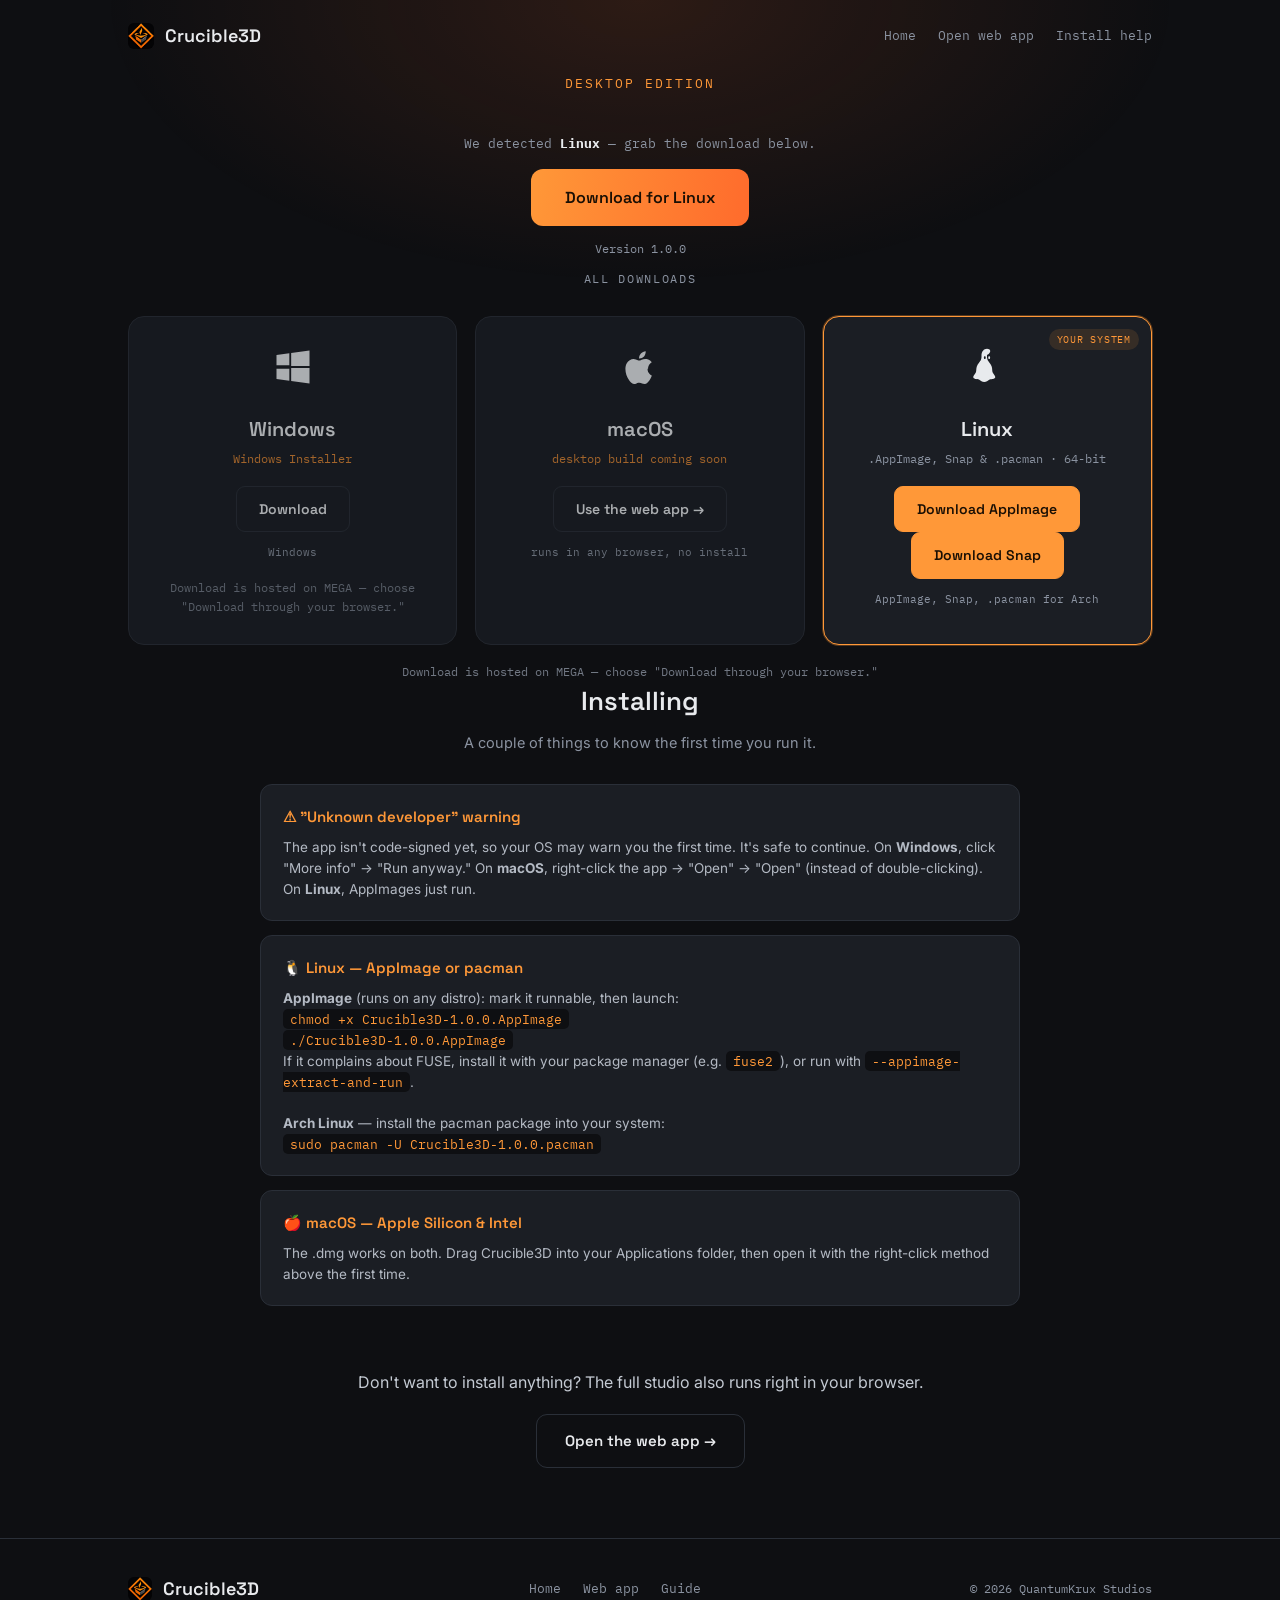
==== download.html @ cf4802f5 "Add files via upload" ====
<!DOCTYPE html>
<html lang="en">
<head>
<meta charset="UTF-8">
<meta name="viewport" content="width=device-width, initial-scale=1.0">
<title>Download Crucible3D for Desktop</title>
<meta name="description" content="Download the Crucible3D desktop app — the full 3D modeling and stop-motion animation studio, offline, everything unlocked. For Windows, macOS, and Linux.">
<link rel="icon" type="image/png" sizes="48x48" href="assets/favicon-48.png">
<link rel="icon" href="assets/favicon.ico">
<link rel="apple-touch-icon" href="assets/logo.png">
<link rel="preconnect" href="https://fonts.googleapis.com">
<link rel="preconnect" href="https://fonts.gstatic.com" crossorigin>
<link href="https://fonts.googleapis.com/css2?family=Space+Grotesk:wght@400;500;600;700&family=Inter:wght@400;500;600&family=IBM+Plex+Mono:wght@400;500&display=swap" rel="stylesheet">
<style>
  :root{
    --ink:#14161A; --black:#0E0F12; --panel:#1B1E24; --panel2:#22262E; --line:#2A2F38;
    --ember:#FF9838; --ember-hot:#FF6B2C; --ash:#8B93A1; --paper:#E8EAED;
  }
  *{margin:0;padding:0;box-sizing:border-box}
  html{scroll-behavior:smooth}
  body{background:var(--black);color:var(--paper);font-family:'Inter',sans-serif;
    line-height:1.6;-webkit-font-smoothing:antialiased;overflow-x:hidden}
  .mono{font-family:'IBM Plex Mono',monospace}
  .wrap{max-width:1080px;margin:0 auto;padding:0 28px}
  a{color:inherit;text-decoration:none}

  .glow{position:fixed;inset:0;pointer-events:none;z-index:0;
    background:radial-gradient(60% 45% at 50% 0%, rgba(255,107,44,.13), transparent 70%);}

  nav{position:relative;z-index:5;display:flex;align-items:center;justify-content:space-between;
    padding:22px 28px;max-width:1080px;margin:0 auto}
  .brand{display:flex;align-items:center;gap:11px;font-family:'Space Grotesk';font-weight:600;font-size:18px}
  .brand img{width:26px;height:26px;border-radius:6px;display:block}
  .nav-links{display:flex;gap:22px;font-family:'IBM Plex Mono';font-size:13px;color:var(--ash)}
  .nav-links a:hover{color:var(--ember)}

  header{position:relative;z-index:1;text-align:center;padding:50px 0 30px}
  .eyebrow{font-family:'IBM Plex Mono';font-size:12.5px;letter-spacing:.16em;text-transform:uppercase;
    color:var(--ember);margin-bottom:20px}
  h1{font-family:'Space Grotesk';font-weight:700;font-size:clamp(34px,5vw,56px);line-height:1.05;
    letter-spacing:-.025em;margin-bottom:20px}
  h1 .heat{background:linear-gradient(100deg,var(--ember),var(--ember-hot));
    -webkit-background-clip:text;background-clip:text;-webkit-text-fill-color:transparent}
  .lede{font-size:18px;color:#C4CAD3;max-width:600px;margin:0 auto 10px}

  /* detected-platform primary download */
  .primary-dl{position:relative;z-index:1;text-align:center;padding:20px 0 10px}
  .detect-note{font-family:'IBM Plex Mono';font-size:12.5px;color:var(--ash);margin-bottom:16px}
  .detect-note b{color:var(--paper)}
  .btn-primary{font-family:'Space Grotesk';font-weight:600;font-size:16px;padding:16px 34px;border-radius:12px;
    background:linear-gradient(100deg,var(--ember),var(--ember-hot));color:#1A0F04;display:inline-flex;
    align-items:center;gap:11px;transition:.2s;cursor:pointer;border:none}
  .btn-primary:hover{transform:translateY(-2px);box-shadow:0 14px 34px -10px rgba(255,107,44,.5)}
  .btn-primary .sub{font-family:'IBM Plex Mono';font-weight:400;font-size:12px;opacity:.8}
  .ver-note{font-family:'IBM Plex Mono';font-size:11.5px;color:var(--ash);margin-top:14px}

  /* all-platform cards */
  section{position:relative;z-index:1;padding:44px 0}
  .sec-label{font-family:'IBM Plex Mono';font-size:12px;letter-spacing:.14em;text-transform:uppercase;
    color:var(--ash);text-align:center;margin-bottom:28px}
  .dl-grid{display:grid;grid-template-columns:repeat(3,1fr);gap:18px}
  .dl-card{background:var(--panel);border:1px solid var(--line);border-radius:16px;padding:28px 24px;
    text-align:center;transition:.25s;position:relative;overflow:hidden}
  .dl-card:hover{border-color:rgba(255,152,56,.4);transform:translateY(-3px)}
  .dl-card.detected{border-color:var(--ember);box-shadow:0 0 0 1px rgba(255,152,56,.3)}
  .dl-card.detected::before{content:'Your system';position:absolute;top:12px;right:12px;
    font-family:'IBM Plex Mono';font-size:9.5px;letter-spacing:.08em;text-transform:uppercase;
    color:var(--ember);background:rgba(255,152,56,.12);padding:3px 8px;border-radius:20px}
  .os-icon{width:44px;height:44px;margin:0 auto 16px;color:var(--paper)}
  .dl-card h3{font-family:'Space Grotesk';font-weight:600;font-size:20px;margin-bottom:5px}
  .dl-card .fmt{font-family:'IBM Plex Mono';font-size:11.5px;color:var(--ash);margin-bottom:18px}
  .dl-btn{display:inline-block;font-family:'Space Grotesk';font-weight:600;font-size:14px;
    padding:11px 22px;border-radius:9px;border:1px solid var(--line);color:var(--paper);transition:.2s;cursor:pointer}
  .dl-btn:hover{border-color:var(--ember);color:var(--ember)}
  .dl-card.detected .dl-btn{background:var(--ember);color:#1A0F04;border-color:var(--ember)}
  .dl-card.detected .dl-btn:hover{filter:brightness(1.06);color:#1A0F04}
  .dl-alt{display:block;font-family:'IBM Plex Mono';font-size:10.5px;color:var(--ash);margin-top:12px}
  .dl-alt a:hover{color:var(--ember)}
  .dl-card.soon{opacity:.72}
  .dl-card.soon .fmt{color:var(--ember);opacity:.85}
  .dl-hosted-note{text-align:center;font-size:11.5px;color:var(--ash);margin-top:18px;opacity:.8}

  /* what you get */
  .feature-strip{border-top:1px solid var(--line);border-bottom:1px solid var(--line);
    background:rgba(27,30,36,.4)}
  .feat-inner{display:grid;grid-template-columns:repeat(4,1fr);gap:1px;background:var(--line)}
  .feat{background:var(--black);padding:26px 20px;text-align:center}
  .feat .ico{color:var(--ember);width:26px;height:26px;margin:0 auto 12px}
  .feat h4{font-family:'Space Grotesk';font-weight:600;font-size:14.5px;margin-bottom:5px}
  .feat p{font-size:12.5px;color:var(--ash);line-height:1.45}

  /* install help / warning */
  .help{max-width:760px;margin:0 auto}
  .help h2{font-family:'Space Grotesk';font-weight:600;font-size:26px;text-align:center;margin-bottom:8px}
  .help-sub{text-align:center;color:var(--ash);font-size:14.5px;margin-bottom:30px}
  .help-item{background:var(--panel);border:1px solid var(--line);border-radius:12px;padding:20px 22px;margin-bottom:14px}
  .help-item h4{font-family:'Space Grotesk';font-weight:600;font-size:15px;color:var(--ember);margin-bottom:8px;
    display:flex;align-items:center;gap:9px}
  .help-item p{font-size:13.5px;color:#B4BAC4;line-height:1.55}
  .help-item code{font-family:'IBM Plex Mono';font-size:12.5px;background:var(--black);padding:2px 7px;
    border-radius:5px;color:var(--ember)}

  .web-cta{text-align:center;padding:50px 0}
  .web-cta p{font-size:16px;color:#C4CAD3;margin-bottom:18px}
  .btn-ghost{font-family:'Space Grotesk';font-weight:600;font-size:15px;padding:14px 28px;border-radius:11px;
    border:1px solid var(--line);color:var(--paper);display:inline-block;transition:.2s}
  .btn-ghost:hover{border-color:var(--ember);color:var(--ember)}

  footer{position:relative;z-index:1;border-top:1px solid var(--line);padding:36px 0;margin-top:20px}
  .foot-inner{display:flex;align-items:center;justify-content:space-between;flex-wrap:wrap;gap:16px}
  .foot-links{display:flex;gap:22px;font-family:'IBM Plex Mono';font-size:13px;color:var(--ash)}
  .foot-links a:hover{color:var(--ember)}
  .foot-copy{font-family:'IBM Plex Mono';font-size:12px;color:var(--ash)}

  @media(max-width:800px){
    .dl-grid{grid-template-columns:1fr}
    .feat-inner{grid-template-columns:repeat(2,1fr)}
    .nav-links{display:none}
  }
</style>
</head>
<body>
<div class="glow"></div>

<nav>
  <a href="index.html" class="brand"><img src="assets/logo.png" alt="">Crucible3D</a>
  <div class="nav-links">
    <a href="index.html">Home</a>
    <a href="app/">Open web app</a>
    <a href="#help">Install help</a>
  </div>
</nav>

<header class="wrap">
  <div class="eyebrow">Desktop Edition</div>
</header>

<div class="primary-dl wrap">
  <div class="detect-note" id="detect-note">Detecting your system…</div>
  <a class="btn-primary" id="primary-btn" href="#downloads">
    <span id="primary-label">Download for Desktop</span>
  </a>
  <div class="ver-note" id="ver-note">Version 1.0.0</div>
</div>

<section class="wrap" id="downloads">
  <div class="sec-label">All downloads</div>
  <div class="dl-grid">
    <!-- WINDOWS -->
    <div class="dl-card soon" data-os="win">
      <svg class="os-icon" viewBox="0 0 24 24" fill="currentColor"><path d="M3 5.5l7-1v6.5H3V5.5zm0 13l7 1v-6.5H3v5.5zM11 4.3L21 3v8.5H11V4.3zm0 15.4L21 21v-8.5H11v7.2z"/></svg>
      <h3>Windows</h3>
      <div class="fmt">Windows Installer</div>
      <a class="dl-btn" href="https://mega.nz/file/Tmw3zJoT#O9ssgQKWItQy8JZtdsTZe_by47gecWoNwhbBLe3iRGU" data-dl="win">Download</a>
      <span class="dl-alt mono">Windows</span>
      <p class="dl-hosted-note mono">Download is hosted on MEGA — choose "Download through your browser."</p>
    </div>
    <!-- MACOS -->
    <div class="dl-card soon" data-os="mac">
      <svg class="os-icon" viewBox="0 0 24 24" fill="currentColor"><path d="M16.4 12.9c0-2.3 1.9-3.4 2-3.5-1.1-1.6-2.8-1.8-3.4-1.8-1.4-.1-2.8.9-3.5.9s-1.8-.8-3-.8c-1.5 0-2.9.9-3.7 2.3-1.6 2.7-.4 6.8 1.1 9 .7 1.1 1.6 2.3 2.8 2.3 1.1 0 1.5-.7 2.9-.7s1.7.7 2.9.7 2-1.1 2.7-2.1c.9-1.2 1.2-2.4 1.3-2.5-.1 0-2.4-1-2.4-3.7zM14.2 6.3c.6-.8 1-1.8.9-2.9-.9 0-2 .6-2.6 1.3-.6.7-1.1 1.7-1 2.7 1 .1 2-.5 2.7-1.1z"/></svg>
      <h3>macOS</h3>
      <div class="fmt">desktop build coming soon</div>
      <a class="dl-btn" href="app/" data-dl="mac">Use the web app →</a>
      <span class="dl-alt mono">runs in any browser, no install</span>
    </div>
    <!-- LINUX -->
    <div class="dl-card" data-os="linux">
      <svg class="os-icon" viewBox="0 0 24 24" fill="currentColor"><path d="M12 2c-1.7 0-3 1.6-3 3.5 0 1 .1 1.8-.4 2.8-.5 1-1.6 1.9-2.1 3.3-.5 1.3-.2 2.5-.6 3.4-.5 1-1.4 1.7-1.4 2.5 0 .6.5.9 1.1 1 .6.1 1.4 0 2.2.4.8.4 1.5 1.3 2.7 1.3s1.9-.9 2.7-1.3c.8-.4 1.6-.3 2.2-.4.6-.1 1.1-.4 1.1-1 0-.8-.9-1.5-1.4-2.5-.4-.9-.1-2.1-.6-3.4-.5-1.4-1.6-2.3-2.1-3.3-.5-1-.4-1.8-.4-2.8C15 3.6 13.7 2 12 2zm-1.2 4.2c.3 0 .5.3.5.7s-.2.7-.5.7-.5-.3-.5-.7.2-.7.5-.7zm2.4 0c.3 0 .5.3.5.7s-.2.7-.5.7-.5-.3-.5-.7.2-.7.5-.7z"/></svg>
      <h3>Linux</h3>
      <div class="fmt">.AppImage, Snap &amp; .pacman · 64-bit</div>
      <a class="dl-btn" href="https://mega.nz/file/fqxGUKZb#qoEfqp4fFTZ8jCpluCAwxGEHz3LVcf9NIGtIy44-p-I" data-dl="linux" target="_blank" rel="noopener">Download AppImage</a>
            <a class="dl-btn" href="https://mega.nz/file/Gv5HzBAZ#PiQsRW4NMnhgA9pUa2PWq1VBk--Wr94mdSJk8VCc8f4" data-dl="linux" target="_blank" rel="noopener">Download Snap</a>
      <span class="dl-alt mono">AppImage, Snap, .pacman for Arch</span>
    </div>
  </div>
  <p class="dl-hosted-note mono">Download is hosted on MEGA — choose "Download through your browser."</p>
</section>

<section class="wrap" id="help">
  <div class="help">
    <h2>Installing</h2>
    <p class="help-sub">A couple of things to know the first time you run it.</p>

    <div class="help-item">
      <h4>⚠ "Unknown developer" warning</h4>
      <p>The app isn't code-signed yet, so your OS may warn you the first time. It's safe to
        continue. On <b>Windows</b>, click "More info" → "Run anyway." On <b>macOS</b>, right-click
        the app → "Open" → "Open" (instead of double-clicking). On <b>Linux</b>, AppImages just run.</p>
    </div>
    <div class="help-item">
      <h4>🐧 Linux — AppImage or pacman</h4>
      <p><b>AppImage</b> (runs on any distro): mark it runnable, then launch:
        <br><code>chmod +x Crucible3D-1.0.0.AppImage</code>
        <br><code>./Crucible3D-1.0.0.AppImage</code>
        <br>If it complains about FUSE, install it with your package manager (e.g.
        <code>fuse2</code>), or run with <code>--appimage-extract-and-run</code>.
        <br><br><b>Arch Linux</b> — install the pacman package into your system:
        <br><code>sudo pacman -U Crucible3D-1.0.0.pacman</code></p>
    </div>
    <div class="help-item">
      <h4>🍎 macOS — Apple Silicon &amp; Intel</h4>
      <p>The .dmg works on both. Drag Crucible3D into your Applications folder, then open it with
        the right-click method above the first time.</p>
    </div>
  </div>
</section>

<div class="web-cta wrap">
  <p>Don't want to install anything? The full studio also runs right in your browser.</p>
  <a href="app/" class="btn-ghost">Open the web app →</a>
</div>

<footer>
  <div class="wrap foot-inner">
    <a href="index.html" class="brand"><img src="assets/logo.png" alt="" style="width:24px;height:24px">Crucible3D</a>
    <div class="foot-links">
      <a href="index.html">Home</a>
      <a href="app/">Web app</a>
      <a href="app/guide.html">Guide</a>
    </div>
    <div class="foot-copy">© 2026 QuantumKrux Studios</div>
  </div>
</footer>

<script>
// Detect the visitor's OS and highlight the matching download card +
// the big primary button. Falls back gracefully to "choose below".
(function(){
  const ua = navigator.userAgent + ' ' + (navigator.platform || '');
  let os = null;
  if (/Win/i.test(ua)) os = 'win';
  else if (/Mac/i.test(ua) && !/iPhone|iPad|iPod/i.test(ua)) os = 'mac';
  else if (/Linux|X11/i.test(ua) && !/Android/i.test(ua)) os = 'linux';
  // (mobile visitors get no native app — they'll see the web-app CTA)

  const label = { win:'Windows', mac:'macOS', linux:'Linux' };
  // which platforms currently have a real desktop build
  const hasBuild = { win:false, mac:false, linux:true };
  const note = document.getElementById('detect-note');
  const btn = document.getElementById('primary-btn');
  const btnLabel = document.getElementById('primary-label');

  if (os){
    const card = document.querySelector(`.dl-card[data-os="${os}"]`);
    if (card) card.classList.add('detected');
    const dlUrl = card?.querySelector('[data-dl]')?.getAttribute('href') || '#downloads';
    if (hasBuild[os]){
      note.innerHTML = `We detected <b>${label[os]}</b> — grab the download below.`;
      btnLabel.innerHTML = `Download for ${label[os]}`;
      btn.setAttribute('href', dlUrl);
      btn.setAttribute('target', '_blank'); btn.setAttribute('rel', 'noopener');
    } else {
      // no desktop build for this OS yet → steer to the web app
      note.innerHTML = `The <b>${label[os]}</b> desktop app is coming soon — use the full studio in your browser meanwhile.`;
      btnLabel.innerHTML = `Open the web app →`;
      btn.setAttribute('href', 'app/');
    }
  } else {
    note.textContent = 'Choose your platform below.';
    btn.setAttribute('href', '#downloads');
    btnLabel.textContent = 'See downloads';
  }
})();
</script>
</body>
</html>
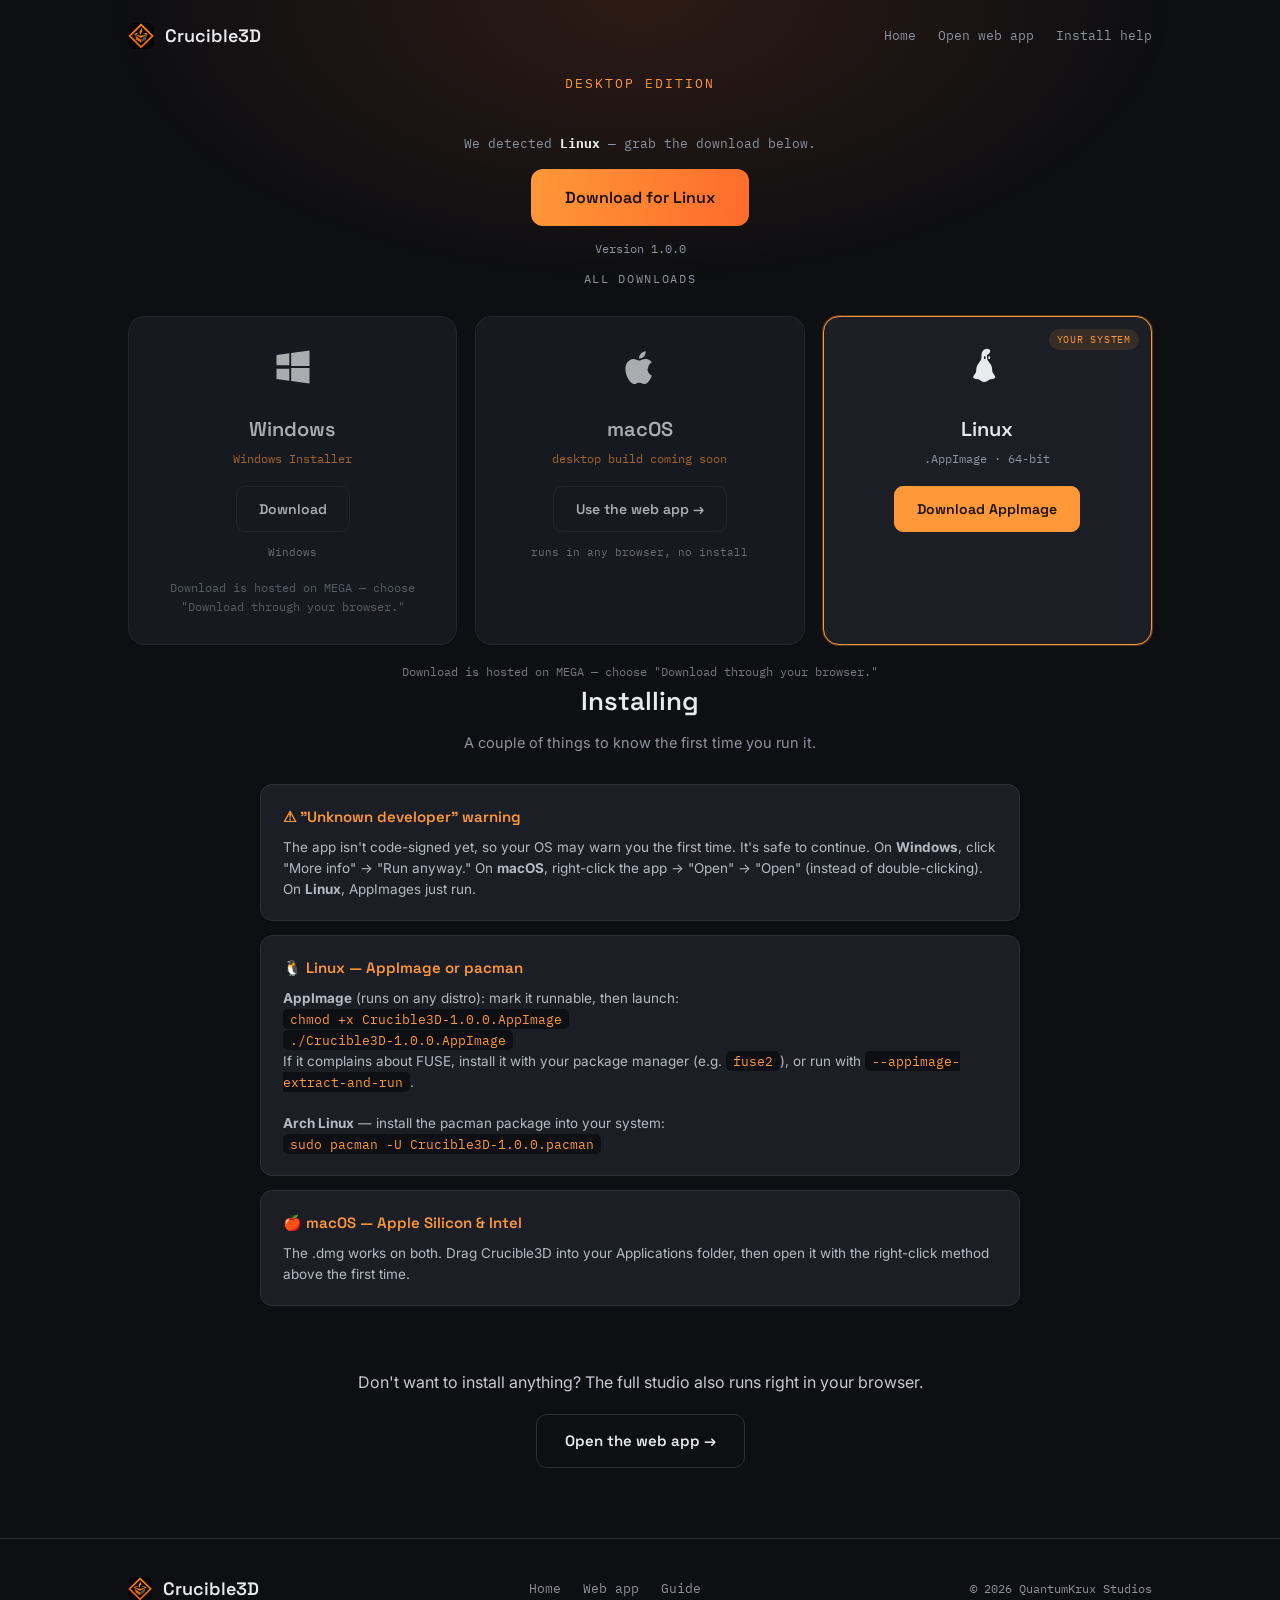
==== commit 9d610f34: "Update download links for Windows and Linux" ====
--- a/download.html
+++ b/download.html
@@ -151,7 +151,7 @@
       <svg class="os-icon" viewBox="0 0 24 24" fill="currentColor"><path d="M3 5.5l7-1v6.5H3V5.5zm0 13l7 1v-6.5H3v5.5zM11 4.3L21 3v8.5H11V4.3zm0 15.4L21 21v-8.5H11v7.2z"/></svg>
       <h3>Windows</h3>
       <div class="fmt">Windows Installer</div>
-      <a class="dl-btn" href="https://mega.nz/file/Tmw3zJoT#O9ssgQKWItQy8JZtdsTZe_by47gecWoNwhbBLe3iRGU" data-dl="win">Download</a>
+      <a class="dl-btn" href="https://mega.nz/file/23AnkAwA#V8gd0e_n0ojTclRiBCyad2ntzXa9f-i7kn6T-nPDtZs">Download</a>
       <span class="dl-alt mono">Windows</span>
       <p class="dl-hosted-note mono">Download is hosted on MEGA — choose "Download through your browser."</p>
     </div>
@@ -167,10 +167,8 @@
     <div class="dl-card" data-os="linux">
       <svg class="os-icon" viewBox="0 0 24 24" fill="currentColor"><path d="M12 2c-1.7 0-3 1.6-3 3.5 0 1 .1 1.8-.4 2.8-.5 1-1.6 1.9-2.1 3.3-.5 1.3-.2 2.5-.6 3.4-.5 1-1.4 1.7-1.4 2.5 0 .6.5.9 1.1 1 .6.1 1.4 0 2.2.4.8.4 1.5 1.3 2.7 1.3s1.9-.9 2.7-1.3c.8-.4 1.6-.3 2.2-.4.6-.1 1.1-.4 1.1-1 0-.8-.9-1.5-1.4-2.5-.4-.9-.1-2.1-.6-3.4-.5-1.4-1.6-2.3-2.1-3.3-.5-1-.4-1.8-.4-2.8C15 3.6 13.7 2 12 2zm-1.2 4.2c.3 0 .5.3.5.7s-.2.7-.5.7-.5-.3-.5-.7.2-.7.5-.7zm2.4 0c.3 0 .5.3.5.7s-.2.7-.5.7-.5-.3-.5-.7.2-.7.5-.7z"/></svg>
       <h3>Linux</h3>
-      <div class="fmt">.AppImage, Snap &amp; .pacman · 64-bit</div>
-      <a class="dl-btn" href="https://mega.nz/file/fqxGUKZb#qoEfqp4fFTZ8jCpluCAwxGEHz3LVcf9NIGtIy44-p-I" data-dl="linux" target="_blank" rel="noopener">Download AppImage</a>
-            <a class="dl-btn" href="https://mega.nz/file/Gv5HzBAZ#PiQsRW4NMnhgA9pUa2PWq1VBk--Wr94mdSJk8VCc8f4" data-dl="linux" target="_blank" rel="noopener">Download Snap</a>
-      <span class="dl-alt mono">AppImage, Snap, .pacman for Arch</span>
+      <div class="fmt">.AppImage · 64-bit</div>
+      <a class="dl-btn" href="https://mega.nz/file/yyBBFDaZ#TLhlF_laxpquWr3GPRtrL4i4plHZeZubxeugTHRIY6A">Download AppImage</a>
     </div>
   </div>
   <p class="dl-hosted-note mono">Download is hosted on MEGA — choose "Download through your browser."</p>
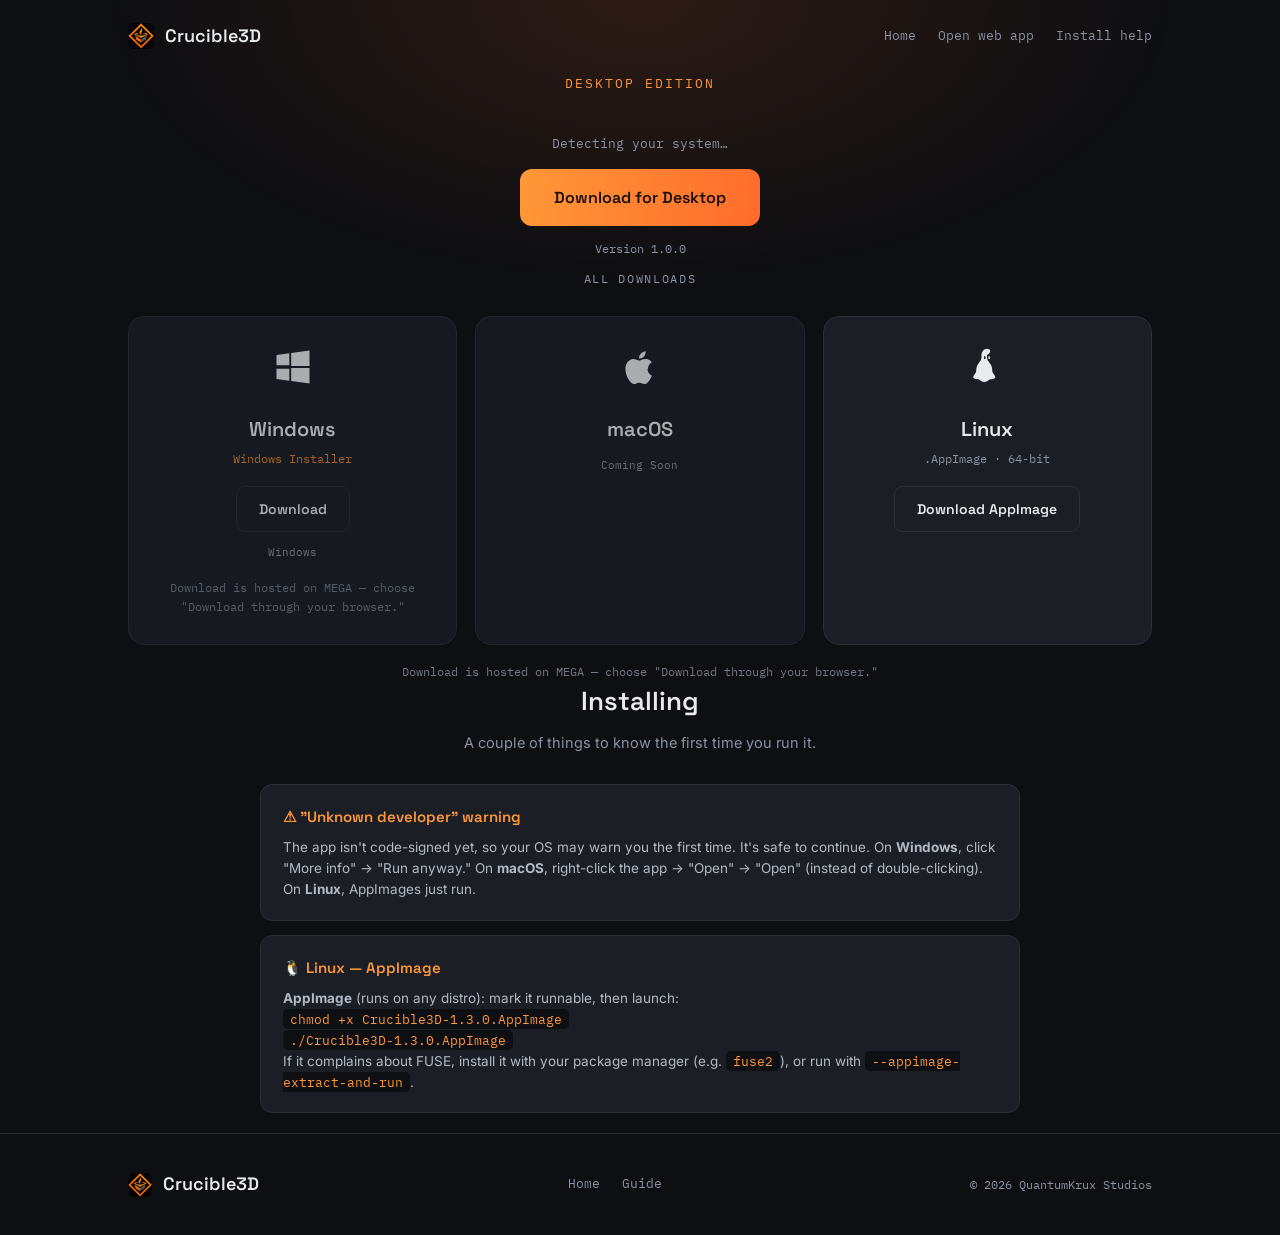
==== commit 78393dd0: "Update download links and instructions in download.html Updated download links for Windows, macOS, a" ====
--- a/download.html
+++ b/download.html
@@ -151,7 +151,7 @@
       <svg class="os-icon" viewBox="0 0 24 24" fill="currentColor"><path d="M3 5.5l7-1v6.5H3V5.5zm0 13l7 1v-6.5H3v5.5zM11 4.3L21 3v8.5H11V4.3zm0 15.4L21 21v-8.5H11v7.2z"/></svg>
       <h3>Windows</h3>
       <div class="fmt">Windows Installer</div>
-      <a class="dl-btn" href="https://mega.nz/file/23AnkAwA#V8gd0e_n0ojTclRiBCyad2ntzXa9f-i7kn6T-nPDtZs">Download</a>
+      <a class="dl-btn" href="https://mega.nz/file/K2olXRpR#k9UKuI36ozeLRTDKih4WI6IipoN_jf7oqOV5XLewEwo">Download</a>
       <span class="dl-alt mono">Windows</span>
       <p class="dl-hosted-note mono">Download is hosted on MEGA — choose "Download through your browser."</p>
     </div>
@@ -159,16 +159,14 @@
     <div class="dl-card soon" data-os="mac">
       <svg class="os-icon" viewBox="0 0 24 24" fill="currentColor"><path d="M16.4 12.9c0-2.3 1.9-3.4 2-3.5-1.1-1.6-2.8-1.8-3.4-1.8-1.4-.1-2.8.9-3.5.9s-1.8-.8-3-.8c-1.5 0-2.9.9-3.7 2.3-1.6 2.7-.4 6.8 1.1 9 .7 1.1 1.6 2.3 2.8 2.3 1.1 0 1.5-.7 2.9-.7s1.7.7 2.9.7 2-1.1 2.7-2.1c.9-1.2 1.2-2.4 1.3-2.5-.1 0-2.4-1-2.4-3.7zM14.2 6.3c.6-.8 1-1.8.9-2.9-.9 0-2 .6-2.6 1.3-.6.7-1.1 1.7-1 2.7 1 .1 2-.5 2.7-1.1z"/></svg>
       <h3>macOS</h3>
-      <div class="fmt">desktop build coming soon</div>
-      <a class="dl-btn" href="app/" data-dl="mac">Use the web app →</a>
-      <span class="dl-alt mono">runs in any browser, no install</span>
+      <span class="dl-alt mono">Coming Soon</span>
     </div>
     <!-- LINUX -->
     <div class="dl-card" data-os="linux">
       <svg class="os-icon" viewBox="0 0 24 24" fill="currentColor"><path d="M12 2c-1.7 0-3 1.6-3 3.5 0 1 .1 1.8-.4 2.8-.5 1-1.6 1.9-2.1 3.3-.5 1.3-.2 2.5-.6 3.4-.5 1-1.4 1.7-1.4 2.5 0 .6.5.9 1.1 1 .6.1 1.4 0 2.2.4.8.4 1.5 1.3 2.7 1.3s1.9-.9 2.7-1.3c.8-.4 1.6-.3 2.2-.4.6-.1 1.1-.4 1.1-1 0-.8-.9-1.5-1.4-2.5-.4-.9-.1-2.1-.6-3.4-.5-1.4-1.6-2.3-2.1-3.3-.5-1-.4-1.8-.4-2.8C15 3.6 13.7 2 12 2zm-1.2 4.2c.3 0 .5.3.5.7s-.2.7-.5.7-.5-.3-.5-.7.2-.7.5-.7zm2.4 0c.3 0 .5.3.5.7s-.2.7-.5.7-.5-.3-.5-.7.2-.7.5-.7z"/></svg>
       <h3>Linux</h3>
       <div class="fmt">.AppImage · 64-bit</div>
-      <a class="dl-btn" href="https://mega.nz/file/yyBBFDaZ#TLhlF_laxpquWr3GPRtrL4i4plHZeZubxeugTHRIY6A">Download AppImage</a>
+      <a class="dl-btn" href="https://mega.nz/file/ejBwGRIR#KnwNEtlTmsnl7ijmJMVAaP3hoX-WTcaL8Rxs8a57IRg">Download AppImage</a>
     </div>
   </div>
   <p class="dl-hosted-note mono">Download is hosted on MEGA — choose "Download through your browser."</p>
@@ -186,34 +184,22 @@
         the app → "Open" → "Open" (instead of double-clicking). On <b>Linux</b>, AppImages just run.</p>
     </div>
     <div class="help-item">
-      <h4>🐧 Linux — AppImage or pacman</h4>
+      <h4>🐧 Linux — AppImage</h4>
       <p><b>AppImage</b> (runs on any distro): mark it runnable, then launch:
-        <br><code>chmod +x Crucible3D-1.0.0.AppImage</code>
-        <br><code>./Crucible3D-1.0.0.AppImage</code>
+        <br><code>chmod +x Crucible3D-1.3.0.AppImage</code>
+        <br><code>./Crucible3D-1.3.0.AppImage</code>
         <br>If it complains about FUSE, install it with your package manager (e.g.
-        <code>fuse2</code>), or run with <code>--appimage-extract-and-run</code>.
-        <br><br><b>Arch Linux</b> — install the pacman package into your system:
-        <br><code>sudo pacman -U Crucible3D-1.0.0.pacman</code></p>
-    </div>
-    <div class="help-item">
-      <h4>🍎 macOS — Apple Silicon &amp; Intel</h4>
-      <p>The .dmg works on both. Drag Crucible3D into your Applications folder, then open it with
-        the right-click method above the first time.</p>
+        <code>fuse2</code>), or run with <code>--appimage-extract-and-run</code>.</p>
+    </div>
     </div>
   </div>
 </section>
-
-<div class="web-cta wrap">
-  <p>Don't want to install anything? The full studio also runs right in your browser.</p>
-  <a href="app/" class="btn-ghost">Open the web app →</a>
-</div>
 
 <footer>
   <div class="wrap foot-inner">
     <a href="index.html" class="brand"><img src="assets/logo.png" alt="" style="width:24px;height:24px">Crucible3D</a>
     <div class="foot-links">
       <a href="index.html">Home</a>
-      <a href="app/">Web app</a>
       <a href="app/guide.html">Guide</a>
     </div>
     <div class="foot-copy">© 2026 QuantumKrux Studios</div>
@@ -248,11 +234,6 @@
       btn.setAttribute('href', dlUrl);
       btn.setAttribute('target', '_blank'); btn.setAttribute('rel', 'noopener');
     } else {
-      // no desktop build for this OS yet → steer to the web app
-      note.innerHTML = `The <b>${label[os]}</b> desktop app is coming soon — use the full studio in your browser meanwhile.`;
-      btnLabel.innerHTML = `Open the web app →`;
-      btn.setAttribute('href', 'app/');
-    }
   } else {
     note.textContent = 'Choose your platform below.';
     btn.setAttribute('href', '#downloads');
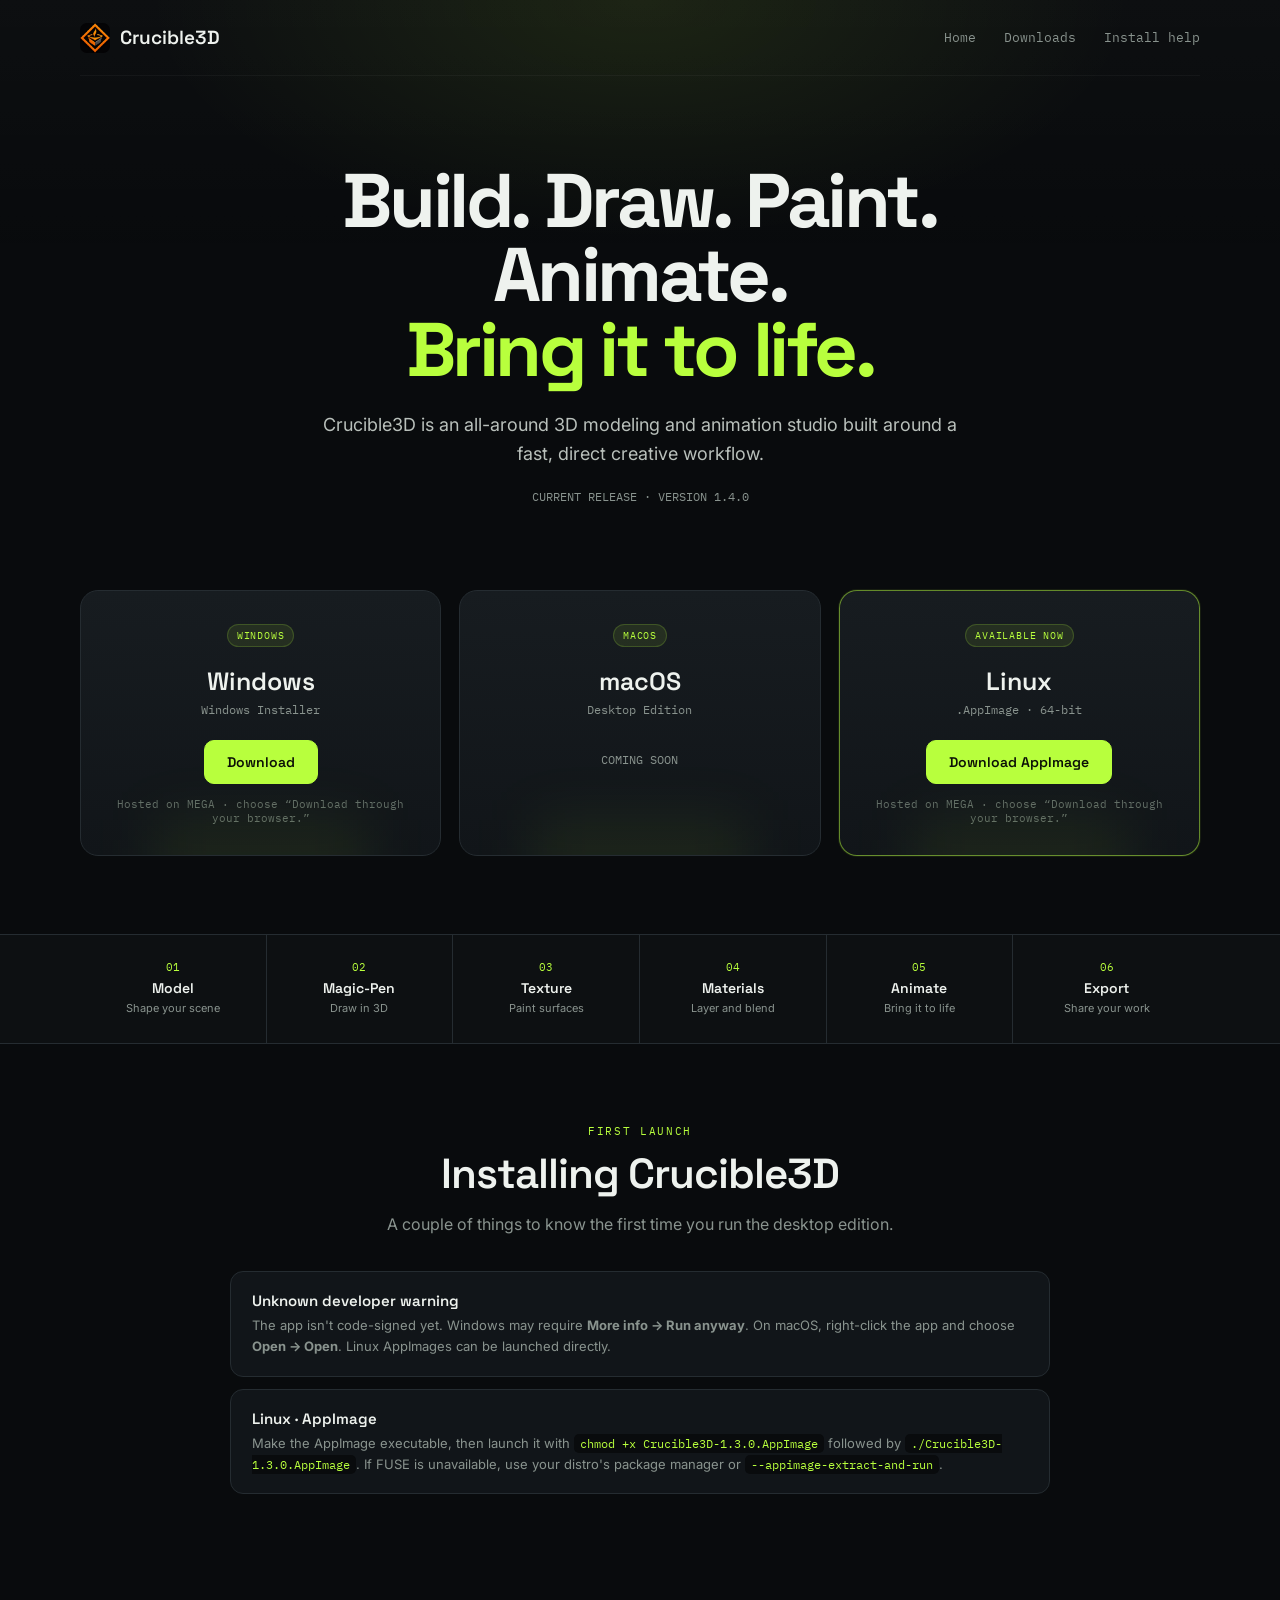
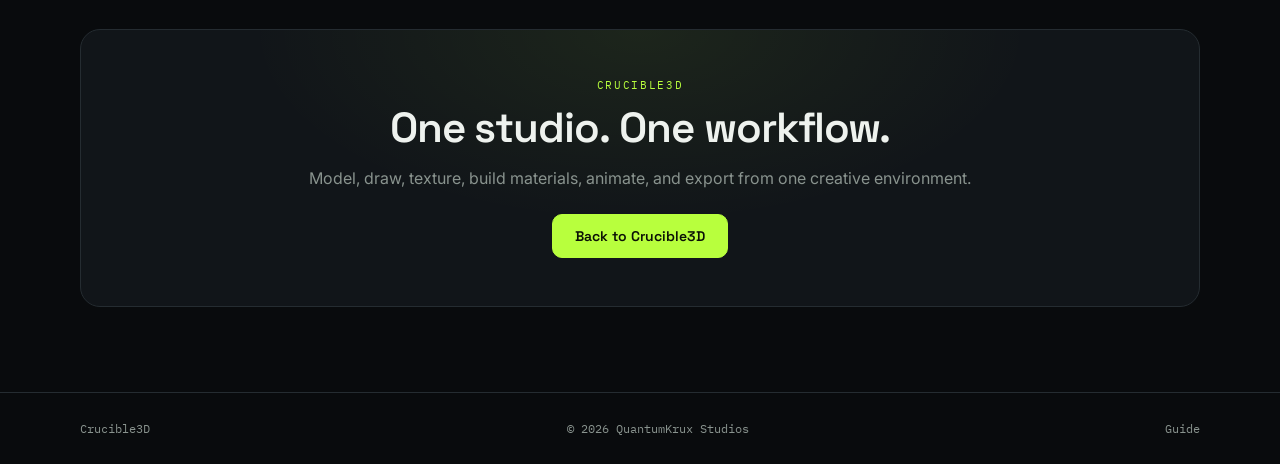
==== commit 8f53cc24: "Update download page content and styles" ====
--- a/download.html
+++ b/download.html
@@ -3,8 +3,8 @@
 <head>
 <meta charset="UTF-8">
 <meta name="viewport" content="width=device-width, initial-scale=1.0">
-<title>Download Crucible3D for Desktop</title>
-<meta name="description" content="Download the Crucible3D desktop app — the full 3D modeling and stop-motion animation studio, offline, everything unlocked. For Windows, macOS, and Linux.">
+<title>Download Crucible3D</title>
+<meta name="description" content="Download Crucible3D for desktop — a complete 3D modeling, drawing, texturing, materials, and animation studio.">
 <link rel="icon" type="image/png" sizes="48x48" href="assets/favicon-48.png">
 <link rel="icon" href="assets/favicon.ico">
 <link rel="apple-touch-icon" href="assets/logo.png">
@@ -12,232 +12,179 @@
 <link rel="preconnect" href="https://fonts.gstatic.com" crossorigin>
 <link href="https://fonts.googleapis.com/css2?family=Space+Grotesk:wght@400;500;600;700&family=Inter:wght@400;500;600&family=IBM+Plex+Mono:wght@400;500&display=swap" rel="stylesheet">
 <style>
-  :root{
-    --ink:#14161A; --black:#0E0F12; --panel:#1B1E24; --panel2:#22262E; --line:#2A2F38;
-    --ember:#FF9838; --ember-hot:#FF6B2C; --ash:#8B93A1; --paper:#E8EAED;
-  }
-  *{margin:0;padding:0;box-sizing:border-box}
-  html{scroll-behavior:smooth}
-  body{background:var(--black);color:var(--paper);font-family:'Inter',sans-serif;
-    line-height:1.6;-webkit-font-smoothing:antialiased;overflow-x:hidden}
-  .mono{font-family:'IBM Plex Mono',monospace}
-  .wrap{max-width:1080px;margin:0 auto;padding:0 28px}
-  a{color:inherit;text-decoration:none}
+:root {
+  --black:#090b0d; --panel:#111519; --panel2:#171c20; --line:#252c31;
+  --green:#b8ff3d; --green2:#83d51d; --paper:#eef2ee; --muted:#89938e;
+}
+*{box-sizing:border-box;margin:0;padding:0}
+html{scroll-behavior:smooth}
+body{background:var(--black);color:var(--paper);font-family:Inter,sans-serif;line-height:1.6;overflow-x:hidden}
+a{color:inherit;text-decoration:none}
+.wrap{width:min(1120px,calc(100% - 48px));margin:auto}
+.mono{font-family:"IBM Plex Mono",monospace}
+.bg{position:fixed;inset:0;pointer-events:none;background:
+radial-gradient(55% 38% at 50% 0%,rgba(184,255,61,.09),transparent 70%),
+linear-gradient(180deg,rgba(255,255,255,.018),transparent 30%);z-index:-1}
+nav{height:76px;display:flex;align-items:center;justify-content:space-between;border-bottom:1px solid rgba(255,255,255,.04)}
+.brand{display:flex;align-items:center;gap:10px;font:600 19px "Space Grotesk"}
+.brand img{width:30px;height:30px;border-radius:7px}
+.nav{display:flex;gap:28px;color:var(--muted);font:13px "IBM Plex Mono"}
+.nav a:hover{color:var(--green)}
 
-  .glow{position:fixed;inset:0;pointer-events:none;z-index:0;
-    background:radial-gradient(60% 45% at 50% 0%, rgba(255,107,44,.13), transparent 70%);}
+.hero{padding:88px 0 58px;text-align:center}
+.eyebrow{color:var(--green);font:12px "IBM Plex Mono";letter-spacing:.18em;text-transform:uppercase;margin-bottom:18px}
+h1{font:700 clamp(44px,7vw,76px)/.98 "Space Grotesk";letter-spacing:-.045em;max-width:850px;margin:auto}
+h1 span{color:var(--green)}
+.lede{max-width:650px;margin:24px auto 0;color:#b9c0bb;font-size:18px}
+.version{margin-top:20px;color:var(--muted);font:12px "IBM Plex Mono"}
 
-  nav{position:relative;z-index:5;display:flex;align-items:center;justify-content:space-between;
-    padding:22px 28px;max-width:1080px;margin:0 auto}
-  .brand{display:flex;align-items:center;gap:11px;font-family:'Space Grotesk';font-weight:600;font-size:18px}
-  .brand img{width:26px;height:26px;border-radius:6px;display:block}
-  .nav-links{display:flex;gap:22px;font-family:'IBM Plex Mono';font-size:13px;color:var(--ash)}
-  .nav-links a:hover{color:var(--ember)}
+.downloads{padding:28px 0 78px}
+.grid{display:grid;grid-template-columns:repeat(3,1fr);gap:18px}
+.card{background:linear-gradient(180deg,var(--panel2),var(--panel));border:1px solid var(--line);border-radius:18px;padding:30px;text-align:center;position:relative;overflow:hidden}
+.card:after{content:"";position:absolute;inset:auto 20% -65px;height:100px;background:rgba(184,255,61,.07);filter:blur(30px);pointer-events:none}
+.card.active{border-color:rgba(184,255,61,.5);box-shadow:0 0 0 1px rgba(184,255,61,.08)}
+.badge{display:inline-block;color:var(--green);background:rgba(184,255,61,.09);border:1px solid rgba(184,255,61,.18);padding:4px 9px;border-radius:99px;font:10px "IBM Plex Mono";letter-spacing:.08em;text-transform:uppercase;margin-bottom:18px}
+.os{font:600 25px "Space Grotesk";margin-bottom:5px}
+.format{font:12px "IBM Plex Mono";color:var(--muted);margin-bottom:23px}
+.btn{display:inline-flex;justify-content:center;align-items:center;padding:12px 22px;border-radius:10px;border:1px solid var(--line);font:600 14px "Space Grotesk";transition:.2s;position:relative;z-index:1}
+.btn:hover{border-color:var(--green);color:var(--green);transform:translateY(-1px)}
+.btn.primary{background:var(--green);color:#0b1006;border-color:var(--green)}
+.btn.primary:hover{color:#0b1006;filter:brightness(1.05)}
+.soon{color:var(--muted);font:12px "IBM Plex Mono";padding-top:12px}
+.host{margin-top:13px;color:#626d67;font:10.5px "IBM Plex Mono"}
 
-  header{position:relative;z-index:1;text-align:center;padding:50px 0 30px}
-  .eyebrow{font-family:'IBM Plex Mono';font-size:12.5px;letter-spacing:.16em;text-transform:uppercase;
-    color:var(--ember);margin-bottom:20px}
-  h1{font-family:'Space Grotesk';font-weight:700;font-size:clamp(34px,5vw,56px);line-height:1.05;
-    letter-spacing:-.025em;margin-bottom:20px}
-  h1 .heat{background:linear-gradient(100deg,var(--ember),var(--ember-hot));
-    -webkit-background-clip:text;background-clip:text;-webkit-text-fill-color:transparent}
-  .lede{font-size:18px;color:#C4CAD3;max-width:600px;margin:0 auto 10px}
+.strip{border-top:1px solid var(--line);border-bottom:1px solid var(--line);background:#0d1012}
+.strip-grid{display:grid;grid-template-columns:repeat(6,1fr)}
+.strip-item{padding:25px 12px;text-align:center;border-right:1px solid var(--line)}
+.strip-item:last-child{border:0}
+.num{color:var(--green);font:11px "IBM Plex Mono"}
+.strip-item strong{display:block;font:600 14px "Space Grotesk";margin-top:5px}
+.strip-item small{display:block;color:var(--muted);font-size:11px;margin-top:3px}
 
-  /* detected-platform primary download */
-  .primary-dl{position:relative;z-index:1;text-align:center;padding:20px 0 10px}
-  .detect-note{font-family:'IBM Plex Mono';font-size:12.5px;color:var(--ash);margin-bottom:16px}
-  .detect-note b{color:var(--paper)}
-  .btn-primary{font-family:'Space Grotesk';font-weight:600;font-size:16px;padding:16px 34px;border-radius:12px;
-    background:linear-gradient(100deg,var(--ember),var(--ember-hot));color:#1A0F04;display:inline-flex;
-    align-items:center;gap:11px;transition:.2s;cursor:pointer;border:none}
-  .btn-primary:hover{transform:translateY(-2px);box-shadow:0 14px 34px -10px rgba(255,107,44,.5)}
-  .btn-primary .sub{font-family:'IBM Plex Mono';font-weight:400;font-size:12px;opacity:.8}
-  .ver-note{font-family:'IBM Plex Mono';font-size:11.5px;color:var(--ash);margin-top:14px}
+.help{padding:80px 0}
+.section-label{color:var(--green);font:11px "IBM Plex Mono";letter-spacing:.15em;text-transform:uppercase;text-align:center}
+h2{font:600 clamp(30px,4vw,42px) "Space Grotesk";text-align:center;letter-spacing:-.025em;margin:9px 0 12px}
+.section-lede{text-align:center;color:var(--muted);max-width:610px;margin:0 auto 34px}
+.help-grid{max-width:820px;margin:auto;display:grid;gap:12px}
+.help-item{background:var(--panel);border:1px solid var(--line);border-radius:13px;padding:19px 21px}
+.help-item h3{font:600 15px "Space Grotesk";color:var(--paper);margin-bottom:5px}
+.help-item p{font-size:13px;color:var(--muted)}
+code{font:12px "IBM Plex Mono";color:var(--green);background:#090b0d;padding:2px 6px;border-radius:5px}
 
-  /* all-platform cards */
-  section{position:relative;z-index:1;padding:44px 0}
-  .sec-label{font-family:'IBM Plex Mono';font-size:12px;letter-spacing:.14em;text-transform:uppercase;
-    color:var(--ash);text-align:center;margin-bottom:28px}
-  .dl-grid{display:grid;grid-template-columns:repeat(3,1fr);gap:18px}
-  .dl-card{background:var(--panel);border:1px solid var(--line);border-radius:16px;padding:28px 24px;
-    text-align:center;transition:.25s;position:relative;overflow:hidden}
-  .dl-card:hover{border-color:rgba(255,152,56,.4);transform:translateY(-3px)}
-  .dl-card.detected{border-color:var(--ember);box-shadow:0 0 0 1px rgba(255,152,56,.3)}
-  .dl-card.detected::before{content:'Your system';position:absolute;top:12px;right:12px;
-    font-family:'IBM Plex Mono';font-size:9.5px;letter-spacing:.08em;text-transform:uppercase;
-    color:var(--ember);background:rgba(255,152,56,.12);padding:3px 8px;border-radius:20px}
-  .os-icon{width:44px;height:44px;margin:0 auto 16px;color:var(--paper)}
-  .dl-card h3{font-family:'Space Grotesk';font-weight:600;font-size:20px;margin-bottom:5px}
-  .dl-card .fmt{font-family:'IBM Plex Mono';font-size:11.5px;color:var(--ash);margin-bottom:18px}
-  .dl-btn{display:inline-block;font-family:'Space Grotesk';font-weight:600;font-size:14px;
-    padding:11px 22px;border-radius:9px;border:1px solid var(--line);color:var(--paper);transition:.2s;cursor:pointer}
-  .dl-btn:hover{border-color:var(--ember);color:var(--ember)}
-  .dl-card.detected .dl-btn{background:var(--ember);color:#1A0F04;border-color:var(--ember)}
-  .dl-card.detected .dl-btn:hover{filter:brightness(1.06);color:#1A0F04}
-  .dl-alt{display:block;font-family:'IBM Plex Mono';font-size:10.5px;color:var(--ash);margin-top:12px}
-  .dl-alt a:hover{color:var(--ember)}
-  .dl-card.soon{opacity:.72}
-  .dl-card.soon .fmt{color:var(--ember);opacity:.85}
-  .dl-hosted-note{text-align:center;font-size:11.5px;color:var(--ash);margin-top:18px;opacity:.8}
+.cta{padding:55px 0 85px;text-align:center}
+.cta-box{border:1px solid var(--line);border-radius:20px;padding:48px 24px;background:
+radial-gradient(50% 100% at 50% 0%,rgba(184,255,61,.07),transparent 70%),var(--panel)}
+.cta p{color:var(--muted);margin:9px auto 22px}
+footer{border-top:1px solid var(--line);padding:28px 0}
+.foot{display:flex;justify-content:space-between;align-items:center;color:var(--muted);font:12px "IBM Plex Mono"}
+.foot a:hover{color:var(--green)}
 
-  /* what you get */
-  .feature-strip{border-top:1px solid var(--line);border-bottom:1px solid var(--line);
-    background:rgba(27,30,36,.4)}
-  .feat-inner{display:grid;grid-template-columns:repeat(4,1fr);gap:1px;background:var(--line)}
-  .feat{background:var(--black);padding:26px 20px;text-align:center}
-  .feat .ico{color:var(--ember);width:26px;height:26px;margin:0 auto 12px}
-  .feat h4{font-family:'Space Grotesk';font-weight:600;font-size:14.5px;margin-bottom:5px}
-  .feat p{font-size:12.5px;color:var(--ash);line-height:1.45}
-
-  /* install help / warning */
-  .help{max-width:760px;margin:0 auto}
-  .help h2{font-family:'Space Grotesk';font-weight:600;font-size:26px;text-align:center;margin-bottom:8px}
-  .help-sub{text-align:center;color:var(--ash);font-size:14.5px;margin-bottom:30px}
-  .help-item{background:var(--panel);border:1px solid var(--line);border-radius:12px;padding:20px 22px;margin-bottom:14px}
-  .help-item h4{font-family:'Space Grotesk';font-weight:600;font-size:15px;color:var(--ember);margin-bottom:8px;
-    display:flex;align-items:center;gap:9px}
-  .help-item p{font-size:13.5px;color:#B4BAC4;line-height:1.55}
-  .help-item code{font-family:'IBM Plex Mono';font-size:12.5px;background:var(--black);padding:2px 7px;
-    border-radius:5px;color:var(--ember)}
-
-  .web-cta{text-align:center;padding:50px 0}
-  .web-cta p{font-size:16px;color:#C4CAD3;margin-bottom:18px}
-  .btn-ghost{font-family:'Space Grotesk';font-weight:600;font-size:15px;padding:14px 28px;border-radius:11px;
-    border:1px solid var(--line);color:var(--paper);display:inline-block;transition:.2s}
-  .btn-ghost:hover{border-color:var(--ember);color:var(--ember)}
-
-  footer{position:relative;z-index:1;border-top:1px solid var(--line);padding:36px 0;margin-top:20px}
-  .foot-inner{display:flex;align-items:center;justify-content:space-between;flex-wrap:wrap;gap:16px}
-  .foot-links{display:flex;gap:22px;font-family:'IBM Plex Mono';font-size:13px;color:var(--ash)}
-  .foot-links a:hover{color:var(--ember)}
-  .foot-copy{font-family:'IBM Plex Mono';font-size:12px;color:var(--ash)}
-
-  @media(max-width:800px){
-    .dl-grid{grid-template-columns:1fr}
-    .feat-inner{grid-template-columns:repeat(2,1fr)}
-    .nav-links{display:none}
-  }
+@media(max-width:800px){
+ .nav{display:none} .grid{grid-template-columns:1fr}
+ .strip-grid{grid-template-columns:repeat(2,1fr)}
+ .strip-item:nth-child(2n){border-right:0}
+ .hero{padding-top:60px}
+}
 </style>
 </head>
 <body>
-<div class="glow"></div>
+<div class="bg"></div>
 
-<nav>
+<nav class="wrap">
   <a href="index.html" class="brand"><img src="assets/logo.png" alt="">Crucible3D</a>
-  <div class="nav-links">
+  <div class="nav">
     <a href="index.html">Home</a>
-    <a href="app/">Open web app</a>
+    <a href="#downloads">Downloads</a>
     <a href="#help">Install help</a>
   </div>
 </nav>
 
-<header class="wrap">
-  <div class="eyebrow">Desktop Edition</div>
+<header class="hero wrap">
+  <h1>Build. Draw. Paint. Animate.<br><span>Bring it to life.</span></h1>
+  <p class="lede">Crucible3D is an all-around 3D modeling and animation studio built around a fast, direct creative workflow.</p>
+  <div class="version">CURRENT RELEASE · VERSION 1.4.0</div>
 </header>
 
-<div class="primary-dl wrap">
-  <div class="detect-note" id="detect-note">Detecting your system…</div>
-  <a class="btn-primary" id="primary-btn" href="#downloads">
-    <span id="primary-label">Download for Desktop</span>
-  </a>
-  <div class="ver-note" id="ver-note">Version 1.0.0</div>
-</div>
-
-<section class="wrap" id="downloads">
-  <div class="sec-label">All downloads</div>
-  <div class="dl-grid">
-    <!-- WINDOWS -->
-    <div class="dl-card soon" data-os="win">
-      <svg class="os-icon" viewBox="0 0 24 24" fill="currentColor"><path d="M3 5.5l7-1v6.5H3V5.5zm0 13l7 1v-6.5H3v5.5zM11 4.3L21 3v8.5H11V4.3zm0 15.4L21 21v-8.5H11v7.2z"/></svg>
-      <h3>Windows</h3>
-      <div class="fmt">Windows Installer</div>
-      <a class="dl-btn" href="https://mega.nz/file/K2olXRpR#k9UKuI36ozeLRTDKih4WI6IipoN_jf7oqOV5XLewEwo">Download</a>
-      <span class="dl-alt mono">Windows</span>
-      <p class="dl-hosted-note mono">Download is hosted on MEGA — choose "Download through your browser."</p>
-    </div>
-    <!-- MACOS -->
-    <div class="dl-card soon" data-os="mac">
-      <svg class="os-icon" viewBox="0 0 24 24" fill="currentColor"><path d="M16.4 12.9c0-2.3 1.9-3.4 2-3.5-1.1-1.6-2.8-1.8-3.4-1.8-1.4-.1-2.8.9-3.5.9s-1.8-.8-3-.8c-1.5 0-2.9.9-3.7 2.3-1.6 2.7-.4 6.8 1.1 9 .7 1.1 1.6 2.3 2.8 2.3 1.1 0 1.5-.7 2.9-.7s1.7.7 2.9.7 2-1.1 2.7-2.1c.9-1.2 1.2-2.4 1.3-2.5-.1 0-2.4-1-2.4-3.7zM14.2 6.3c.6-.8 1-1.8.9-2.9-.9 0-2 .6-2.6 1.3-.6.7-1.1 1.7-1 2.7 1 .1 2-.5 2.7-1.1z"/></svg>
-      <h3>macOS</h3>
-      <span class="dl-alt mono">Coming Soon</span>
-    </div>
-    <!-- LINUX -->
-    <div class="dl-card" data-os="linux">
-      <svg class="os-icon" viewBox="0 0 24 24" fill="currentColor"><path d="M12 2c-1.7 0-3 1.6-3 3.5 0 1 .1 1.8-.4 2.8-.5 1-1.6 1.9-2.1 3.3-.5 1.3-.2 2.5-.6 3.4-.5 1-1.4 1.7-1.4 2.5 0 .6.5.9 1.1 1 .6.1 1.4 0 2.2.4.8.4 1.5 1.3 2.7 1.3s1.9-.9 2.7-1.3c.8-.4 1.6-.3 2.2-.4.6-.1 1.1-.4 1.1-1 0-.8-.9-1.5-1.4-2.5-.4-.9-.1-2.1-.6-3.4-.5-1.4-1.6-2.3-2.1-3.3-.5-1-.4-1.8-.4-2.8C15 3.6 13.7 2 12 2zm-1.2 4.2c.3 0 .5.3.5.7s-.2.7-.5.7-.5-.3-.5-.7.2-.7.5-.7zm2.4 0c.3 0 .5.3.5.7s-.2.7-.5.7-.5-.3-.5-.7.2-.7.5-.7z"/></svg>
-      <h3>Linux</h3>
-      <div class="fmt">.AppImage · 64-bit</div>
-      <a class="dl-btn" href="https://mega.nz/file/ejBwGRIR#KnwNEtlTmsnl7ijmJMVAaP3hoX-WTcaL8Rxs8a57IRg">Download AppImage</a>
-    </div>
+<section class="downloads wrap" id="downloads">
+  <div class="grid">
+    <article class="card" data-os="win">
+      <div class="badge">Windows</div>
+      <div class="os">Windows</div>
+      <div class="format">Windows Installer</div>
+      <a class="btn primary" href="https://mega.nz/file/irQDxBBL#fBRelrPuyAWDy6uzLyBaBkhaEAauTmOYUeYB-YoaTus">Download</a>
+      <div class="host">Hosted on MEGA · choose “Download through your browser.”</div>
+    </article>
+    <article class="card">
+      <div class="badge">macOS</div>
+      <div class="os">macOS</div>
+      <div class="format">Desktop Edition</div>
+      <div class="soon">COMING SOON</div>
+    </article>
+    <article class="card active" data-os="linux">
+      <div class="badge">Available now</div>
+      <div class="os">Linux</div>
+      <div class="format">.AppImage · 64-bit</div>
+      <a class="btn primary" href="https://mega.nz/file/63JHzSYa#4yTcyEddJYzqFskCHcbn1gM8Jg9uGL32YHy9zpSojBs">Download AppImage</a>
+      <div class="host">Hosted on MEGA · choose “Download through your browser.”</div>
+    </article>
   </div>
-  <p class="dl-hosted-note mono">Download is hosted on MEGA — choose "Download through your browser."</p>
 </section>
 
-<section class="wrap" id="help">
-  <div class="help">
-    <h2>Installing</h2>
-    <p class="help-sub">A couple of things to know the first time you run it.</p>
+<section class="strip">
+  <div class="wrap strip-grid">
+    <div class="strip-item"><div class="num">01</div><strong>Model</strong><small>Shape your scene</small></div>
+    <div class="strip-item"><div class="num">02</div><strong>Magic-Pen</strong><small>Draw in 3D</small></div>
+    <div class="strip-item"><div class="num">03</div><strong>Texture</strong><small>Paint surfaces</small></div>
+    <div class="strip-item"><div class="num">04</div><strong>Materials</strong><small>Layer and blend</small></div>
+    <div class="strip-item"><div class="num">05</div><strong>Animate</strong><small>Bring it to life</small></div>
+    <div class="strip-item"><div class="num">06</div><strong>Export</strong><small>Share your work</small></div>
+  </div>
+</section>
 
+<section class="help wrap" id="help">
+  <div class="section-label">First launch</div>
+  <h2>Installing Crucible3D</h2>
+  <p class="section-lede">A couple of things to know the first time you run the desktop edition.</p>
+  <div class="help-grid">
     <div class="help-item">
-      <h4>⚠ "Unknown developer" warning</h4>
-      <p>The app isn't code-signed yet, so your OS may warn you the first time. It's safe to
-        continue. On <b>Windows</b>, click "More info" → "Run anyway." On <b>macOS</b>, right-click
-        the app → "Open" → "Open" (instead of double-clicking). On <b>Linux</b>, AppImages just run.</p>
+      <h3>Unknown developer warning</h3>
+      <p>The app isn't code-signed yet. Windows may require <b>More info → Run anyway</b>. On macOS, right-click the app and choose <b>Open → Open</b>. Linux AppImages can be launched directly.</p>
     </div>
     <div class="help-item">
-      <h4>🐧 Linux — AppImage</h4>
-      <p><b>AppImage</b> (runs on any distro): mark it runnable, then launch:
-        <br><code>chmod +x Crucible3D-1.3.0.AppImage</code>
-        <br><code>./Crucible3D-1.3.0.AppImage</code>
-        <br>If it complains about FUSE, install it with your package manager (e.g.
-        <code>fuse2</code>), or run with <code>--appimage-extract-and-run</code>.</p>
-    </div>
+      <h3>Linux · AppImage</h3>
+      <p>Make the AppImage executable, then launch it with <code>chmod +x Crucible3D-1.3.0.AppImage</code> followed by <code>./Crucible3D-1.3.0.AppImage</code>. If FUSE is unavailable, use your distro's package manager or <code>--appimage-extract-and-run</code>.</p>
     </div>
   </div>
 </section>
 
+<section class="cta wrap">
+  <div class="cta-box">
+    <div class="section-label">Crucible3D</div>
+    <h2>One studio. One workflow.</h2>
+    <p>Model, draw, texture, build materials, animate, and export from one creative environment.</p>
+    <a class="btn primary" href="index.html">Back to Crucible3D</a>
+  </div>
+</section>
+
 <footer>
-  <div class="wrap foot-inner">
-    <a href="index.html" class="brand"><img src="assets/logo.png" alt="" style="width:24px;height:24px">Crucible3D</a>
-    <div class="foot-links">
-      <a href="index.html">Home</a>
-      <a href="app/guide.html">Guide</a>
-    </div>
-    <div class="foot-copy">© 2026 QuantumKrux Studios</div>
+  <div class="wrap foot">
+    <a href="index.html">Crucible3D</a>
+    <span>© 2026 QuantumKrux Studios</span>
+    <a href="app/guide.html">Guide</a>
   </div>
 </footer>
 
 <script>
-// Detect the visitor's OS and highlight the matching download card +
-// the big primary button. Falls back gracefully to "choose below".
 (function(){
-  const ua = navigator.userAgent + ' ' + (navigator.platform || '');
-  let os = null;
-  if (/Win/i.test(ua)) os = 'win';
-  else if (/Mac/i.test(ua) && !/iPhone|iPad|iPod/i.test(ua)) os = 'mac';
-  else if (/Linux|X11/i.test(ua) && !/Android/i.test(ua)) os = 'linux';
-  // (mobile visitors get no native app — they'll see the web-app CTA)
-
-  const label = { win:'Windows', mac:'macOS', linux:'Linux' };
-  // which platforms currently have a real desktop build
-  const hasBuild = { win:false, mac:false, linux:true };
-  const note = document.getElementById('detect-note');
-  const btn = document.getElementById('primary-btn');
-  const btnLabel = document.getElementById('primary-label');
-
-  if (os){
-    const card = document.querySelector(`.dl-card[data-os="${os}"]`);
-    if (card) card.classList.add('detected');
-    const dlUrl = card?.querySelector('[data-dl]')?.getAttribute('href') || '#downloads';
-    if (hasBuild[os]){
-      note.innerHTML = `We detected <b>${label[os]}</b> — grab the download below.`;
-      btnLabel.innerHTML = `Download for ${label[os]}`;
-      btn.setAttribute('href', dlUrl);
-      btn.setAttribute('target', '_blank'); btn.setAttribute('rel', 'noopener');
-    } else {
-  } else {
-    note.textContent = 'Choose your platform below.';
-    btn.setAttribute('href', '#downloads');
-    btnLabel.textContent = 'See downloads';
+  const ua=navigator.userAgent+" "+(navigator.platform||"");
+  let os=null;
+  if(/Win/i.test(ua)) os="win";
+  else if(/Mac/i.test(ua)&&!/iPhone|iPad|iPod/i.test(ua)) os="mac";
+  else if(/Linux|X11/i.test(ua)&&!/Android/i.test(ua)) os="linux";
+  document.querySelectorAll(".card[data-os]").forEach(c=>c.classList.remove("active"));
+  if(os){
+    const card=document.querySelector('.card[data-os="'+os+'"]');
+    if(card) card.classList.add("active");
   }
 })();
 </script>
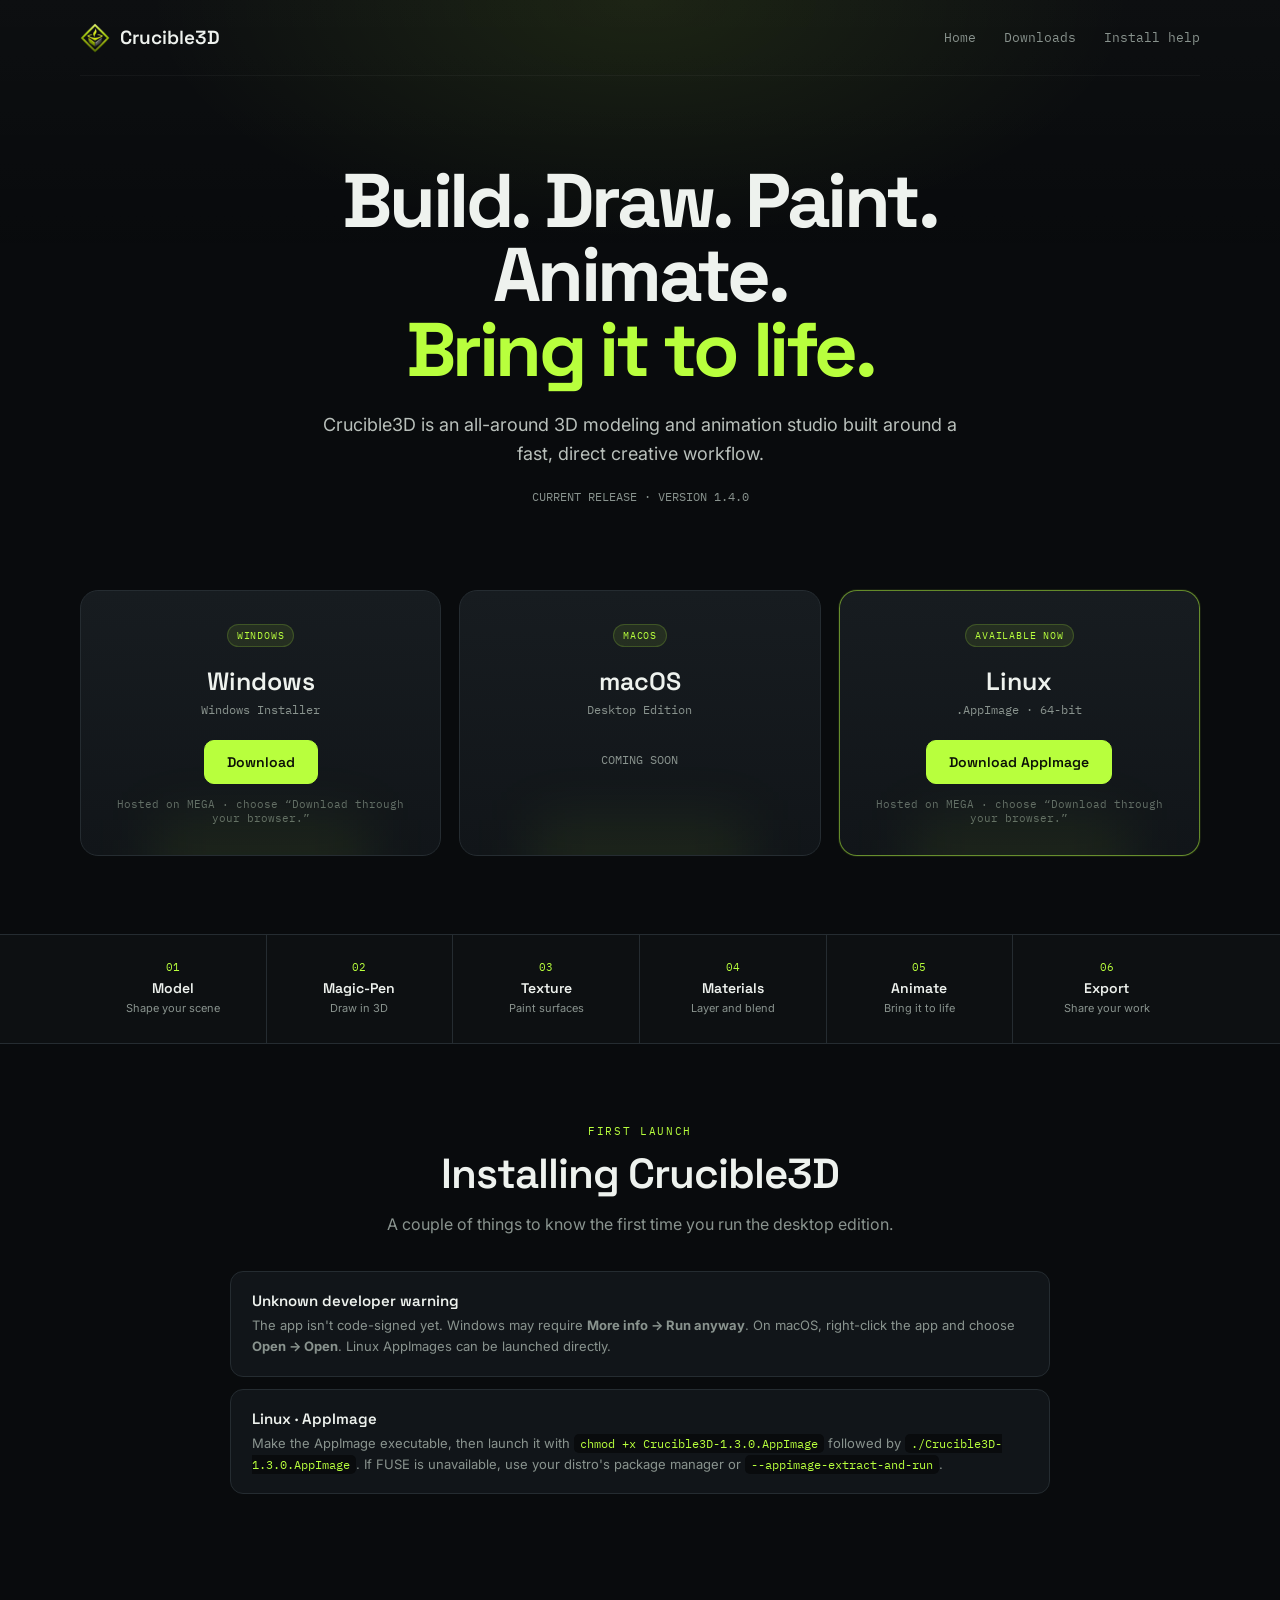
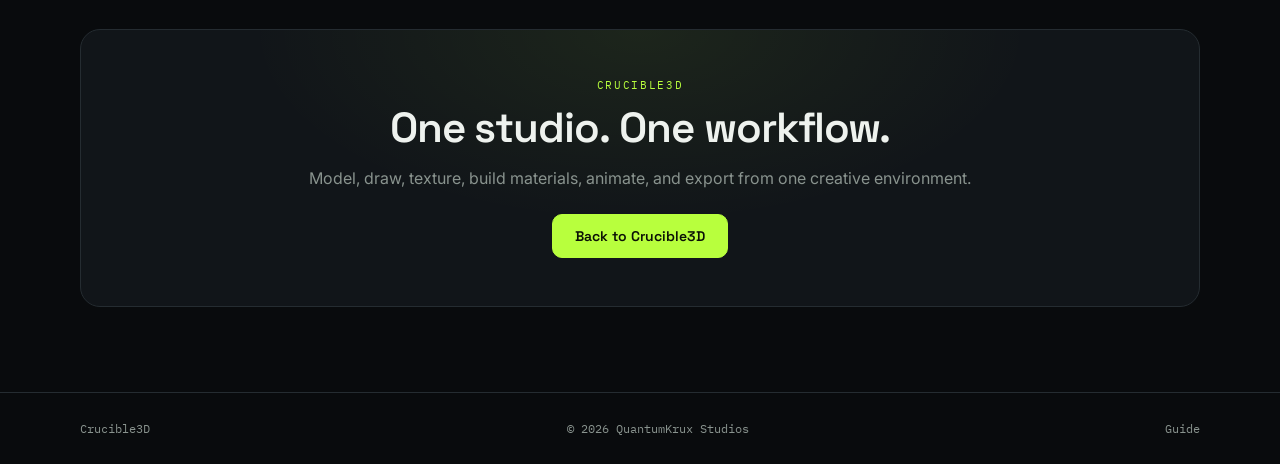
==== commit a1bf6271: "Update download links in download.html" ====
--- a/download.html
+++ b/download.html
@@ -111,7 +111,7 @@
       <div class="badge">Windows</div>
       <div class="os">Windows</div>
       <div class="format">Windows Installer</div>
-      <a class="btn primary" href="https://mega.nz/file/irQDxBBL#fBRelrPuyAWDy6uzLyBaBkhaEAauTmOYUeYB-YoaTus">Download</a>
+      <a class="btn primary" href="https://mega.nz/file/zjhxjTwR#H5vDIDlTSMcwQGBUu1-ZbiS_7ZoaXZzPswnko32wZc0">Download</a>
       <div class="host">Hosted on MEGA · choose “Download through your browser.”</div>
     </article>
     <article class="card">
@@ -124,7 +124,7 @@
       <div class="badge">Available now</div>
       <div class="os">Linux</div>
       <div class="format">.AppImage · 64-bit</div>
-      <a class="btn primary" href="https://mega.nz/file/63JHzSYa#4yTcyEddJYzqFskCHcbn1gM8Jg9uGL32YHy9zpSojBs">Download AppImage</a>
+      <a class="btn primary" href="https://mega.nz/file/f3RwWLYD#htbYp_eTSkJEtBSfRJ15L0owaLMMRFHU9Oz1uGi77Rs">Download AppImage</a>
       <div class="host">Hosted on MEGA · choose “Download through your browser.”</div>
     </article>
   </div>
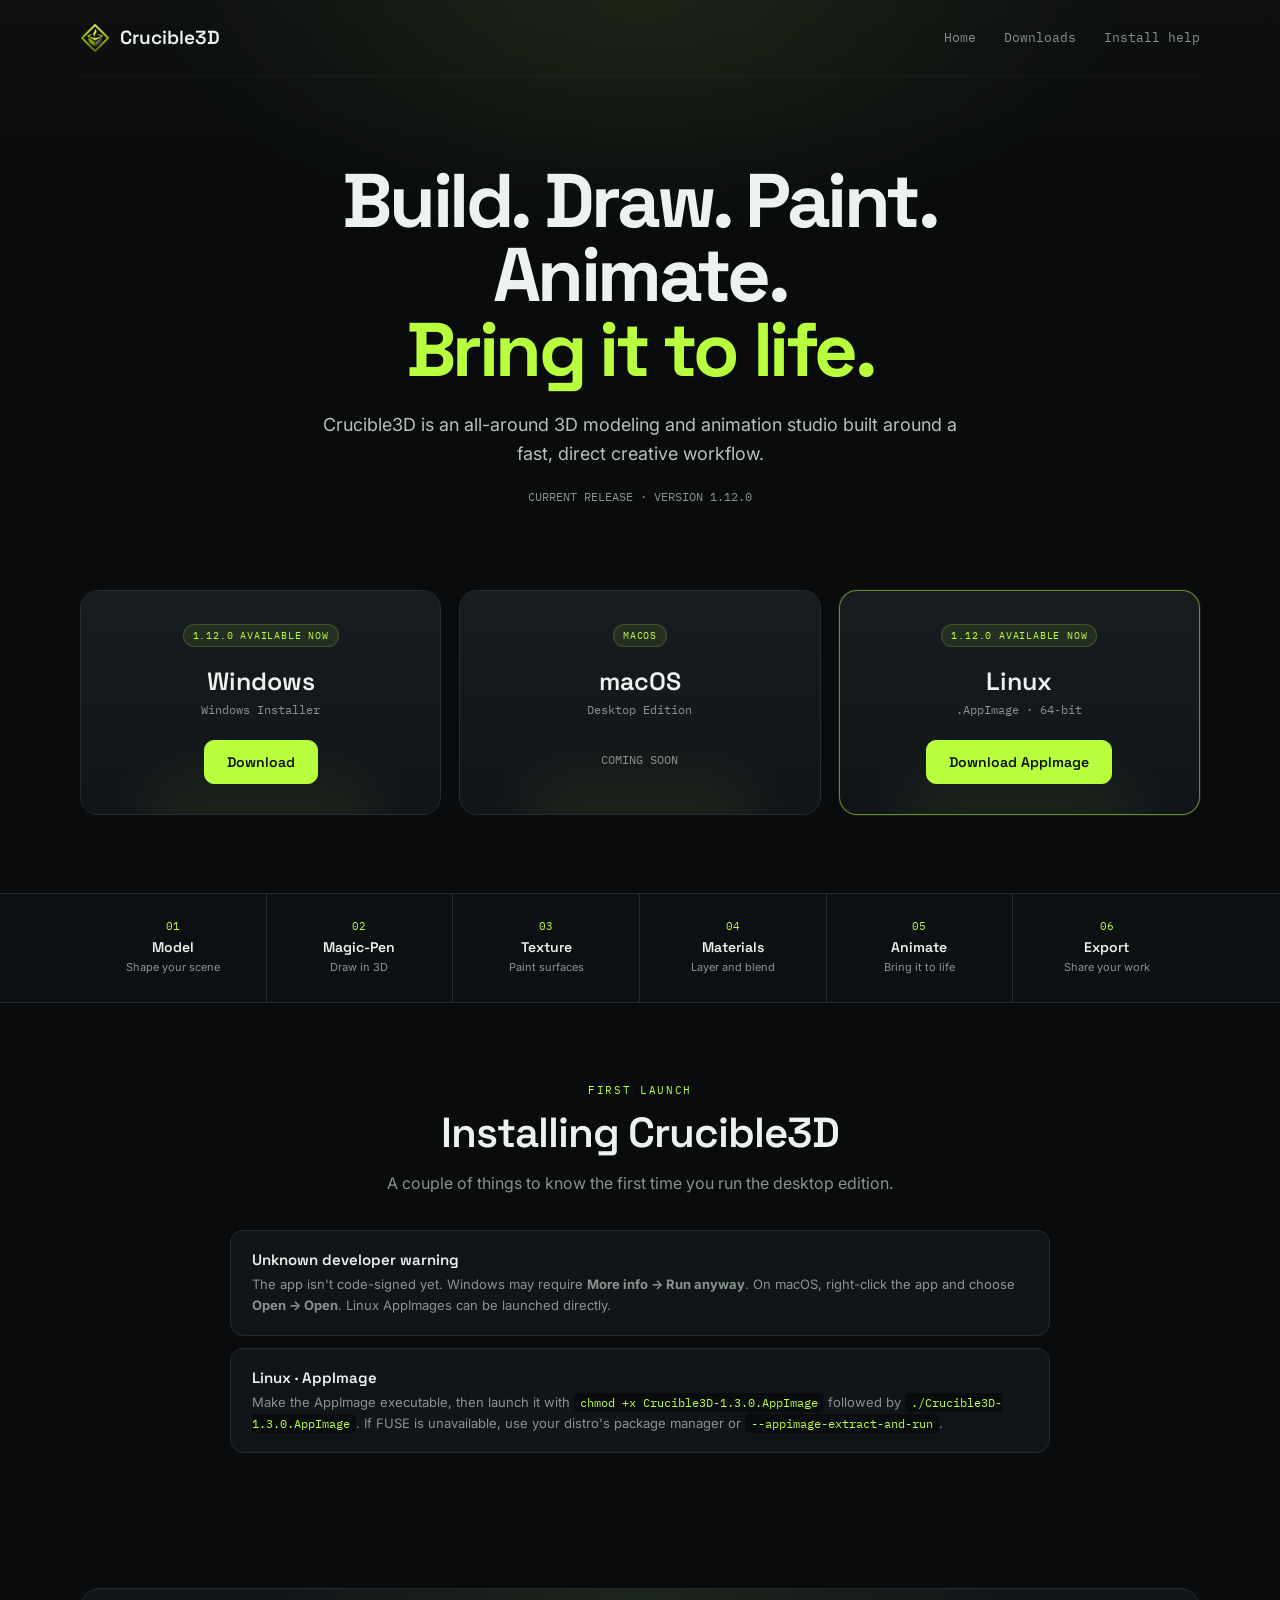
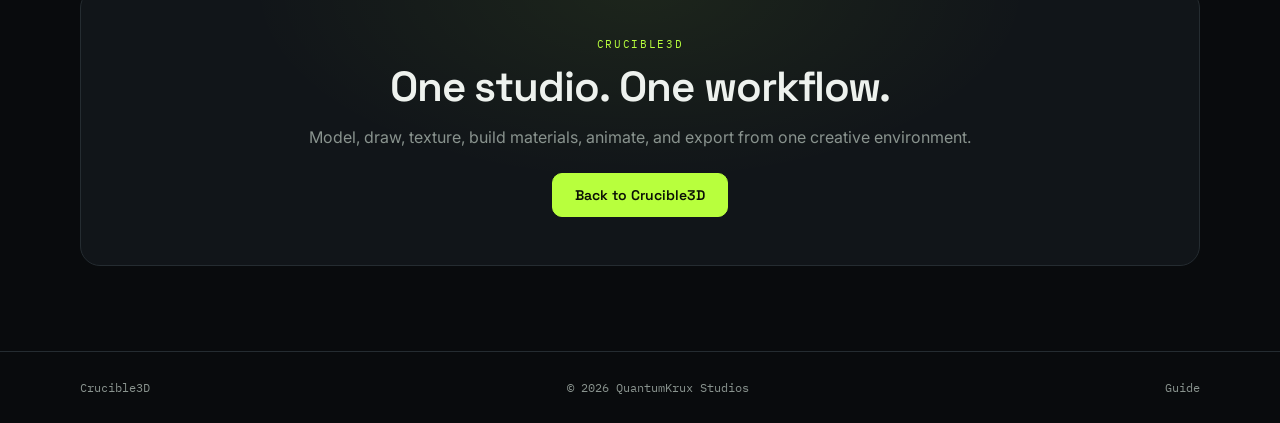
==== commit 5db984e5: "Update download links and version to 1.12.0" ====
--- a/download.html
+++ b/download.html
@@ -102,17 +102,16 @@
 <header class="hero wrap">
   <h1>Build. Draw. Paint. Animate.<br><span>Bring it to life.</span></h1>
   <p class="lede">Crucible3D is an all-around 3D modeling and animation studio built around a fast, direct creative workflow.</p>
-  <div class="version">CURRENT RELEASE · VERSION 1.4.0</div>
+  <div class="version">CURRENT RELEASE · VERSION 1.12.0</div>
 </header>
 
 <section class="downloads wrap" id="downloads">
   <div class="grid">
     <article class="card" data-os="win">
-      <div class="badge">Windows</div>
+      <div class="badge">1.12.0 Available Now</div>
       <div class="os">Windows</div>
       <div class="format">Windows Installer</div>
-      <a class="btn primary" href="https://mega.nz/file/zjhxjTwR#H5vDIDlTSMcwQGBUu1-ZbiS_7ZoaXZzPswnko32wZc0">Download</a>
-      <div class="host">Hosted on MEGA · choose “Download through your browser.”</div>
+      <a class="btn primary" href="https://github.com/quantumkrux-pixel/crucible-studio/releases/download/3DModeling/Crucible3D.Setup.1.12.0.exe">Download</a>
     </article>
     <article class="card">
       <div class="badge">macOS</div>
@@ -121,11 +120,10 @@
       <div class="soon">COMING SOON</div>
     </article>
     <article class="card active" data-os="linux">
-      <div class="badge">Available now</div>
+      <div class="badge">1.12.0 Available Now</div>
       <div class="os">Linux</div>
       <div class="format">.AppImage · 64-bit</div>
-      <a class="btn primary" href="https://mega.nz/file/f3RwWLYD#htbYp_eTSkJEtBSfRJ15L0owaLMMRFHU9Oz1uGi77Rs">Download AppImage</a>
-      <div class="host">Hosted on MEGA · choose “Download through your browser.”</div>
+      <a class="btn primary" href="https://github.com/quantumkrux-pixel/crucible-studio/releases/download/3DModeling/Crucible3D-1.12.0-Linux-x64.AppImage">Download AppImage</a>
     </article>
   </div>
 </section>
